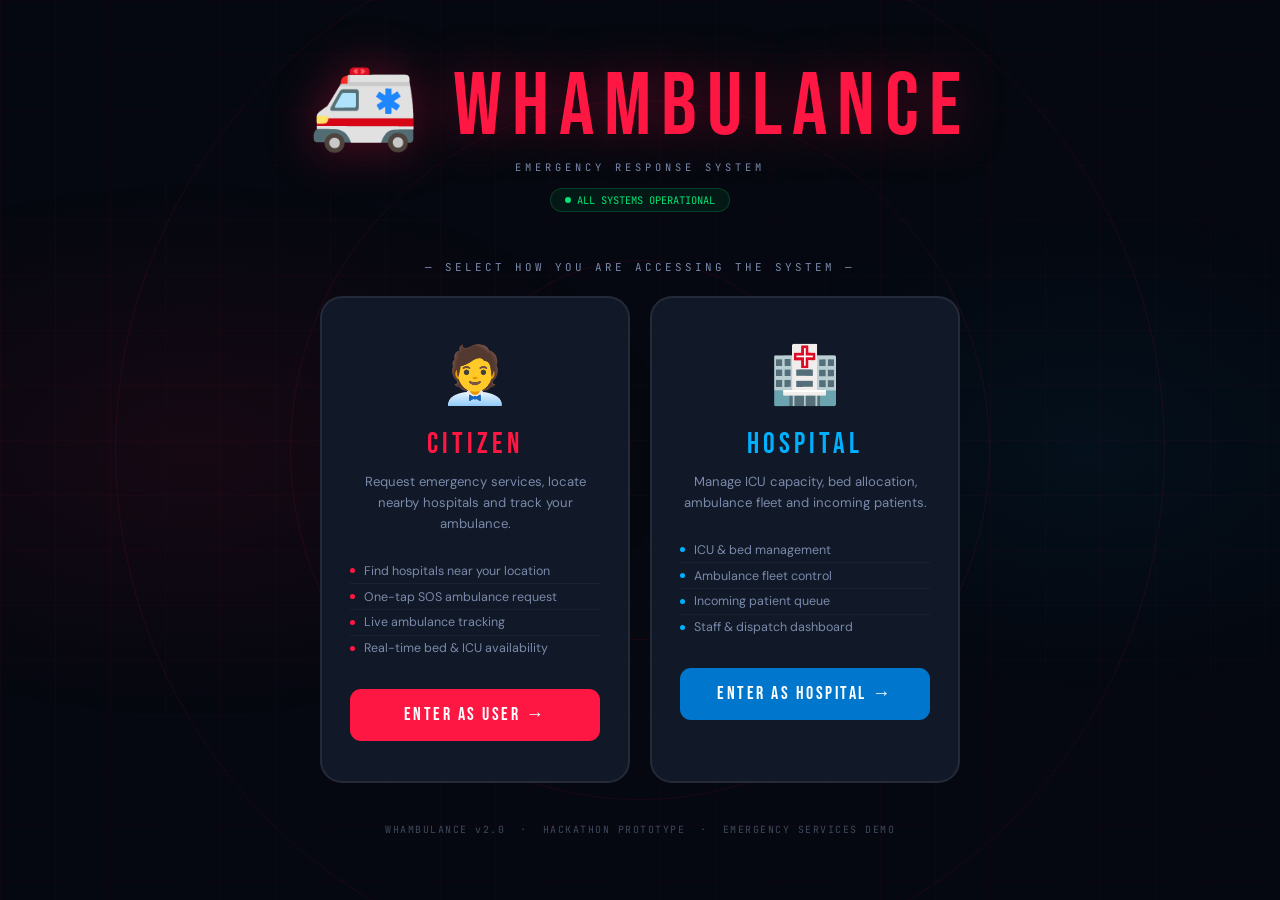
==== Hackathon/Frontend/emergency-response/login.html @ bf654125 "Added frontend changes" ====
<!DOCTYPE html>
<html lang="en">
<head>
  <meta charset="UTF-8"/>
  <meta name="viewport" content="width=device-width, initial-scale=1.0"/>
  <title>WHAMBULANCE — Emergency Response System</title>
  <link rel="preconnect" href="https://fonts.googleapis.com">
  <link href="https://fonts.googleapis.com/css2?family=Bebas+Neue&family=DM+Sans:wght@300;400;500;600&family=JetBrains+Mono:wght@400;700&display=swap" rel="stylesheet">
  <style>
    :root {
      --red: #FF1744; --red-dim: #c41234; --red-glow: rgba(255,23,68,0.22);
      --green: #00E676; --blue: #00B0FF; --yellow: #FFD600;
      --bg: #050810; --bg2: #0a0f1e; --bg3: #0f1628;
      --card: #111827; --border: rgba(255,255,255,0.08);
      --text: #f0f4ff; --text-dim: #7a8aaa;
      --font-display: 'Bebas Neue', sans-serif;
      --font-body: 'DM Sans', sans-serif;
      --font-mono: 'JetBrains Mono', monospace;
    }
    *, *::before, *::after { box-sizing: border-box; margin: 0; padding: 0; }
    html, body { min-height: 100%; background: var(--bg); color: var(--text); font-family: var(--font-body); overflow-x: hidden; }

    .bg-fx { position: fixed; inset: 0; z-index: 0; pointer-events: none; background: radial-gradient(ellipse 70% 55% at 15% 50%, rgba(255,23,68,0.07) 0%, transparent 55%), radial-gradient(ellipse 55% 50% at 85% 50%, rgba(0,176,255,0.05) 0%, transparent 55%); }
    .grid-bg { position: fixed; inset: 0; z-index: 0; pointer-events: none; background-image: linear-gradient(rgba(255,23,68,0.03) 1px, transparent 1px), linear-gradient(90deg, rgba(255,23,68,0.03) 1px, transparent 1px); background-size: 55px 55px; }
    .radar-ring { position: fixed; border-radius: 50%; border: 1px solid rgba(255,23,68,0.09); top: 50%; left: 50%; transform: translate(-50%,-50%); animation: rp 5s ease-out infinite; pointer-events: none; }
    .r1 { width: 380px; height: 380px; animation-delay: 0s; }
    .r2 { width: 700px; height: 700px; animation-delay: 1.7s; }
    .r3 { width: 1050px; height: 1050px; animation-delay: 3.4s; }
    @keyframes rp { 0%{opacity:.55;transform:translate(-50%,-50%) scale(.88)} 100%{opacity:0;transform:translate(-50%,-50%) scale(1.12)} }

    .page { position: relative; z-index: 10; min-height: 100vh; display: flex; flex-direction: column; align-items: center; justify-content: center; padding: 2.5rem 1rem; }

    .logo-block { text-align: center; margin-bottom: 3rem; }
    .logo-text { font-family: var(--font-display); font-size: clamp(3rem, 9vw, 5.5rem); letter-spacing: 10px; color: var(--red); text-shadow: 0 0 50px rgba(255,23,68,0.35); display: block; line-height: 1; }
    .logo-sub { font-family: var(--font-mono); font-size: 0.65rem; letter-spacing: 4px; color: var(--text-dim); margin-top: 0.5rem; display: block; }
    .live-pill { display: inline-flex; align-items: center; gap: 6px; margin-top: 0.85rem; padding: 4px 14px; background: rgba(0,230,118,0.07); border: 1px solid rgba(0,230,118,0.2); border-radius: 20px; font-family: var(--font-mono); font-size: 0.65rem; color: var(--green); }
    .live-dot { width: 6px; height: 6px; border-radius: 50%; background: var(--green); animation: blink 1.3s step-end infinite; }
    @keyframes blink { 0%,100%{opacity:1} 50%{opacity:.15} }

    .role-heading { font-family: var(--font-mono); font-size: 0.68rem; letter-spacing: 3px; color: var(--text-dim); text-align: center; text-transform: uppercase; margin-bottom: 1.4rem; }

    .role-grid { display: grid; grid-template-columns: 1fr 1fr; gap: 1.25rem; width: 100%; max-width: 640px; }

    .role-card {
      position: relative; cursor: pointer;
      background: var(--card); border-radius: 22px;
      border: 2px solid var(--border);
      padding: 2.5rem 1.75rem; text-align: center; overflow: hidden;
      transition: transform 0.3s cubic-bezier(.2,.8,.3,1), border-color 0.3s, box-shadow 0.3s;
      animation: fadeUp .55s ease both;
    }
    .role-card:nth-child(1) { animation-delay: 0.08s; }
    .role-card:nth-child(2) { animation-delay: 0.2s; }
    @keyframes fadeUp { from{opacity:0;transform:translateY(28px)} to{opacity:1;transform:translateY(0)} }
    .role-card::before { content:''; position:absolute; inset:0; opacity:0; transition:opacity 0.35s; border-radius:20px; }
    .role-card.user-card::before { background: radial-gradient(ellipse at 50% 110%, rgba(255,23,68,0.15) 0%, transparent 60%); }
    .role-card.hosp-card::before { background: radial-gradient(ellipse at 50% 110%, rgba(0,176,255,0.13) 0%, transparent 60%); }
    .role-card:hover { transform: translateY(-8px); }
    .role-card.user-card:hover { border-color: rgba(255,23,68,0.5); box-shadow: 0 20px 50px rgba(255,23,68,0.13); }
    .role-card.hosp-card:hover { border-color: rgba(0,176,255,0.5); box-shadow: 0 20px 50px rgba(0,176,255,0.11); }
    .role-card:hover::before { opacity: 1; }

    .card-icon { font-size: 3.5rem; display: block; margin-bottom: 1rem; position: relative; z-index: 1; }
    .card-title { font-family: var(--font-display); font-size: 1.8rem; letter-spacing: 4px; display: block; margin-bottom: 0.55rem; position: relative; z-index: 1; }
    .user-card .card-title { color: var(--red); }
    .hosp-card .card-title { color: var(--blue); }
    .card-desc { font-size: 0.82rem; color: var(--text-dim); line-height: 1.6; margin-bottom: 1.5rem; position: relative; z-index: 1; }
    .card-features { list-style: none; text-align: left; margin-bottom: 1.75rem; position: relative; z-index: 1; }
    .card-features li { font-size: 0.78rem; color: var(--text-dim); padding: 0.28rem 0; display: flex; align-items: center; gap: 0.55rem; border-bottom: 1px solid rgba(255,255,255,0.04); }
    .card-features li:last-child { border: none; }
    .card-features li span.dot { width: 5px; height: 5px; border-radius: 50%; flex-shrink: 0; }
    .user-card .card-features li span.dot { background: var(--red); }
    .hosp-card .card-features li span.dot { background: var(--blue); }

    .enter-btn {
      display: block; width: 100%; padding: 0.9rem;
      border: none; border-radius: 11px; overflow: hidden; position: relative; z-index: 1;
      font-family: var(--font-display); font-size: 1.15rem; letter-spacing: 2.5px;
      cursor: pointer; transition: all 0.2s;
    }
    .user-card .enter-btn { background: var(--red); color: #fff; }
    .user-card .enter-btn:hover { background: var(--red-dim); box-shadow: 0 8px 24px rgba(255,23,68,0.45); transform: translateY(-1px); }
    .hosp-card .enter-btn { background: #0077cc; color: #fff; }
    .hosp-card .enter-btn:hover { background: #005fa3; box-shadow: 0 8px 24px rgba(0,176,255,0.35); transform: translateY(-1px); }

    .page-footer { margin-top: 2.5rem; font-family: var(--font-mono); font-size: 0.62rem; color: rgba(122,138,170,0.5); letter-spacing: 1.5px; text-align: center; }

    @media (max-width: 540px) {
      .role-grid { grid-template-columns: 1fr; max-width: 340px; }
    }
  </style>
</head>
<body>
  <div class="bg-fx"></div>
  <div class="grid-bg"></div>
  <div class="radar-ring r1"></div>
  <div class="radar-ring r2"></div>
  <div class="radar-ring r3"></div>

  <div class="page">
    <div class="logo-block">
      <span class="logo-text">🚑 WHAMBULANCE</span>
      <span class="logo-sub">EMERGENCY RESPONSE SYSTEM</span>
      <div class="live-pill"><div class="live-dot"></div>ALL SYSTEMS OPERATIONAL</div>
    </div>

    <p class="role-heading">— Select how you are accessing the system —</p>

    <div class="role-grid">
      <div class="role-card user-card" onclick="enterAs('user')">
        <span class="card-icon">🧑‍💼</span>
        <span class="card-title">CITIZEN</span>
        <p class="card-desc">Request emergency services, locate nearby hospitals and track your ambulance.</p>
        <ul class="card-features">
          <li><span class="dot"></span>Find hospitals near your location</li>
          <li><span class="dot"></span>One-tap SOS ambulance request</li>
          <li><span class="dot"></span>Live ambulance tracking</li>
          <li><span class="dot"></span>Real-time bed &amp; ICU availability</li>
        </ul>
        <button class="enter-btn">ENTER AS USER →</button>
      </div>

      <div class="role-card hosp-card" onclick="enterAs('hospital')">
        <span class="card-icon">🏥</span>
        <span class="card-title">HOSPITAL</span>
        <p class="card-desc">Manage ICU capacity, bed allocation, ambulance fleet and incoming patients.</p>
        <ul class="card-features">
          <li><span class="dot"></span>ICU &amp; bed management</li>
          <li><span class="dot"></span>Ambulance fleet control</li>
          <li><span class="dot"></span>Incoming patient queue</li>
          <li><span class="dot"></span>Staff &amp; dispatch dashboard</li>
        </ul>
        <button class="enter-btn">ENTER AS HOSPITAL →</button>
      </div>
    </div>

    <p class="page-footer">WHAMBULANCE v2.0 &nbsp;·&nbsp; HACKATHON PROTOTYPE &nbsp;·&nbsp; EMERGENCY SERVICES DEMO</p>
  </div>

  <script>
    function enterAs(role) {
      sessionStorage.setItem('rapidRole', role);
      sessionStorage.setItem('rapidLoggedIn', 'true');
      window.location.href = role === 'hospital'
        ? 'pages/hospital-onboard.html'
        : 'pages/user-location.html';
    }
  </script>
</body>
</html>
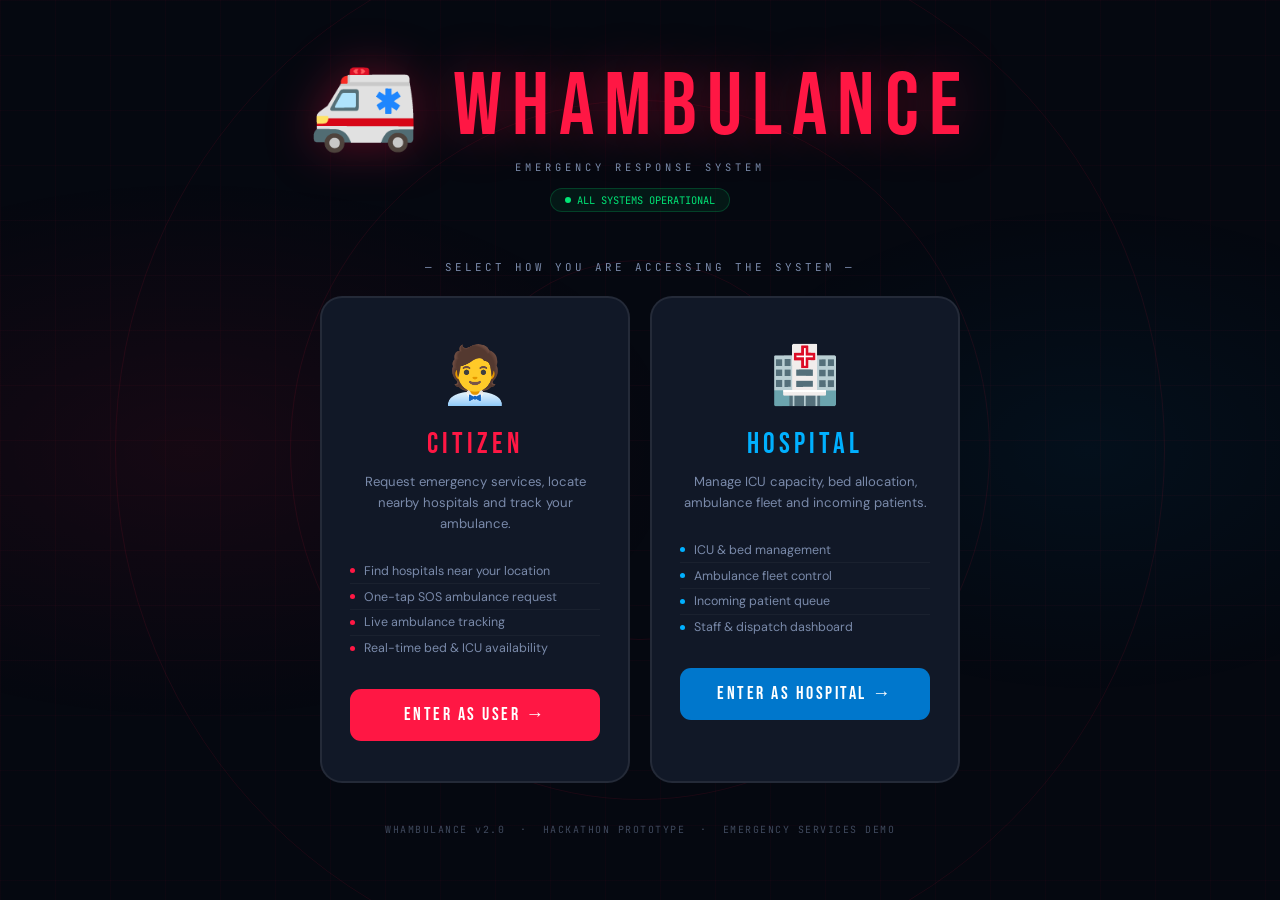
==== commit dd4003ff: "Add files via upload" ====
--- a/Hackathon/Frontend/emergency-response/login.html
+++ b/Hackathon/Frontend/emergency-response/login.html
@@ -1,150 +1,150 @@
-<!DOCTYPE html>
-<html lang="en">
-<head>
-  <meta charset="UTF-8"/>
-  <meta name="viewport" content="width=device-width, initial-scale=1.0"/>
-  <title>WHAMBULANCE — Emergency Response System</title>
-  <link rel="preconnect" href="https://fonts.googleapis.com">
-  <link href="https://fonts.googleapis.com/css2?family=Bebas+Neue&family=DM+Sans:wght@300;400;500;600&family=JetBrains+Mono:wght@400;700&display=swap" rel="stylesheet">
-  <style>
-    :root {
-      --red: #FF1744; --red-dim: #c41234; --red-glow: rgba(255,23,68,0.22);
-      --green: #00E676; --blue: #00B0FF; --yellow: #FFD600;
-      --bg: #050810; --bg2: #0a0f1e; --bg3: #0f1628;
-      --card: #111827; --border: rgba(255,255,255,0.08);
-      --text: #f0f4ff; --text-dim: #7a8aaa;
-      --font-display: 'Bebas Neue', sans-serif;
-      --font-body: 'DM Sans', sans-serif;
-      --font-mono: 'JetBrains Mono', monospace;
-    }
-    *, *::before, *::after { box-sizing: border-box; margin: 0; padding: 0; }
-    html, body { min-height: 100%; background: var(--bg); color: var(--text); font-family: var(--font-body); overflow-x: hidden; }
-
-    .bg-fx { position: fixed; inset: 0; z-index: 0; pointer-events: none; background: radial-gradient(ellipse 70% 55% at 15% 50%, rgba(255,23,68,0.07) 0%, transparent 55%), radial-gradient(ellipse 55% 50% at 85% 50%, rgba(0,176,255,0.05) 0%, transparent 55%); }
-    .grid-bg { position: fixed; inset: 0; z-index: 0; pointer-events: none; background-image: linear-gradient(rgba(255,23,68,0.03) 1px, transparent 1px), linear-gradient(90deg, rgba(255,23,68,0.03) 1px, transparent 1px); background-size: 55px 55px; }
-    .radar-ring { position: fixed; border-radius: 50%; border: 1px solid rgba(255,23,68,0.09); top: 50%; left: 50%; transform: translate(-50%,-50%); animation: rp 5s ease-out infinite; pointer-events: none; }
-    .r1 { width: 380px; height: 380px; animation-delay: 0s; }
-    .r2 { width: 700px; height: 700px; animation-delay: 1.7s; }
-    .r3 { width: 1050px; height: 1050px; animation-delay: 3.4s; }
-    @keyframes rp { 0%{opacity:.55;transform:translate(-50%,-50%) scale(.88)} 100%{opacity:0;transform:translate(-50%,-50%) scale(1.12)} }
-
-    .page { position: relative; z-index: 10; min-height: 100vh; display: flex; flex-direction: column; align-items: center; justify-content: center; padding: 2.5rem 1rem; }
-
-    .logo-block { text-align: center; margin-bottom: 3rem; }
-    .logo-text { font-family: var(--font-display); font-size: clamp(3rem, 9vw, 5.5rem); letter-spacing: 10px; color: var(--red); text-shadow: 0 0 50px rgba(255,23,68,0.35); display: block; line-height: 1; }
-    .logo-sub { font-family: var(--font-mono); font-size: 0.65rem; letter-spacing: 4px; color: var(--text-dim); margin-top: 0.5rem; display: block; }
-    .live-pill { display: inline-flex; align-items: center; gap: 6px; margin-top: 0.85rem; padding: 4px 14px; background: rgba(0,230,118,0.07); border: 1px solid rgba(0,230,118,0.2); border-radius: 20px; font-family: var(--font-mono); font-size: 0.65rem; color: var(--green); }
-    .live-dot { width: 6px; height: 6px; border-radius: 50%; background: var(--green); animation: blink 1.3s step-end infinite; }
-    @keyframes blink { 0%,100%{opacity:1} 50%{opacity:.15} }
-
-    .role-heading { font-family: var(--font-mono); font-size: 0.68rem; letter-spacing: 3px; color: var(--text-dim); text-align: center; text-transform: uppercase; margin-bottom: 1.4rem; }
-
-    .role-grid { display: grid; grid-template-columns: 1fr 1fr; gap: 1.25rem; width: 100%; max-width: 640px; }
-
-    .role-card {
-      position: relative; cursor: pointer;
-      background: var(--card); border-radius: 22px;
-      border: 2px solid var(--border);
-      padding: 2.5rem 1.75rem; text-align: center; overflow: hidden;
-      transition: transform 0.3s cubic-bezier(.2,.8,.3,1), border-color 0.3s, box-shadow 0.3s;
-      animation: fadeUp .55s ease both;
-    }
-    .role-card:nth-child(1) { animation-delay: 0.08s; }
-    .role-card:nth-child(2) { animation-delay: 0.2s; }
-    @keyframes fadeUp { from{opacity:0;transform:translateY(28px)} to{opacity:1;transform:translateY(0)} }
-    .role-card::before { content:''; position:absolute; inset:0; opacity:0; transition:opacity 0.35s; border-radius:20px; }
-    .role-card.user-card::before { background: radial-gradient(ellipse at 50% 110%, rgba(255,23,68,0.15) 0%, transparent 60%); }
-    .role-card.hosp-card::before { background: radial-gradient(ellipse at 50% 110%, rgba(0,176,255,0.13) 0%, transparent 60%); }
-    .role-card:hover { transform: translateY(-8px); }
-    .role-card.user-card:hover { border-color: rgba(255,23,68,0.5); box-shadow: 0 20px 50px rgba(255,23,68,0.13); }
-    .role-card.hosp-card:hover { border-color: rgba(0,176,255,0.5); box-shadow: 0 20px 50px rgba(0,176,255,0.11); }
-    .role-card:hover::before { opacity: 1; }
-
-    .card-icon { font-size: 3.5rem; display: block; margin-bottom: 1rem; position: relative; z-index: 1; }
-    .card-title { font-family: var(--font-display); font-size: 1.8rem; letter-spacing: 4px; display: block; margin-bottom: 0.55rem; position: relative; z-index: 1; }
-    .user-card .card-title { color: var(--red); }
-    .hosp-card .card-title { color: var(--blue); }
-    .card-desc { font-size: 0.82rem; color: var(--text-dim); line-height: 1.6; margin-bottom: 1.5rem; position: relative; z-index: 1; }
-    .card-features { list-style: none; text-align: left; margin-bottom: 1.75rem; position: relative; z-index: 1; }
-    .card-features li { font-size: 0.78rem; color: var(--text-dim); padding: 0.28rem 0; display: flex; align-items: center; gap: 0.55rem; border-bottom: 1px solid rgba(255,255,255,0.04); }
-    .card-features li:last-child { border: none; }
-    .card-features li span.dot { width: 5px; height: 5px; border-radius: 50%; flex-shrink: 0; }
-    .user-card .card-features li span.dot { background: var(--red); }
-    .hosp-card .card-features li span.dot { background: var(--blue); }
-
-    .enter-btn {
-      display: block; width: 100%; padding: 0.9rem;
-      border: none; border-radius: 11px; overflow: hidden; position: relative; z-index: 1;
-      font-family: var(--font-display); font-size: 1.15rem; letter-spacing: 2.5px;
-      cursor: pointer; transition: all 0.2s;
-    }
-    .user-card .enter-btn { background: var(--red); color: #fff; }
-    .user-card .enter-btn:hover { background: var(--red-dim); box-shadow: 0 8px 24px rgba(255,23,68,0.45); transform: translateY(-1px); }
-    .hosp-card .enter-btn { background: #0077cc; color: #fff; }
-    .hosp-card .enter-btn:hover { background: #005fa3; box-shadow: 0 8px 24px rgba(0,176,255,0.35); transform: translateY(-1px); }
-
-    .page-footer { margin-top: 2.5rem; font-family: var(--font-mono); font-size: 0.62rem; color: rgba(122,138,170,0.5); letter-spacing: 1.5px; text-align: center; }
-
-    @media (max-width: 540px) {
-      .role-grid { grid-template-columns: 1fr; max-width: 340px; }
-    }
-  </style>
-</head>
-<body>
-  <div class="bg-fx"></div>
-  <div class="grid-bg"></div>
-  <div class="radar-ring r1"></div>
-  <div class="radar-ring r2"></div>
-  <div class="radar-ring r3"></div>
-
-  <div class="page">
-    <div class="logo-block">
-      <span class="logo-text">🚑 WHAMBULANCE</span>
-      <span class="logo-sub">EMERGENCY RESPONSE SYSTEM</span>
-      <div class="live-pill"><div class="live-dot"></div>ALL SYSTEMS OPERATIONAL</div>
-    </div>
-
-    <p class="role-heading">— Select how you are accessing the system —</p>
-
-    <div class="role-grid">
-      <div class="role-card user-card" onclick="enterAs('user')">
-        <span class="card-icon">🧑‍💼</span>
-        <span class="card-title">CITIZEN</span>
-        <p class="card-desc">Request emergency services, locate nearby hospitals and track your ambulance.</p>
-        <ul class="card-features">
-          <li><span class="dot"></span>Find hospitals near your location</li>
-          <li><span class="dot"></span>One-tap SOS ambulance request</li>
-          <li><span class="dot"></span>Live ambulance tracking</li>
-          <li><span class="dot"></span>Real-time bed &amp; ICU availability</li>
-        </ul>
-        <button class="enter-btn">ENTER AS USER →</button>
-      </div>
-
-      <div class="role-card hosp-card" onclick="enterAs('hospital')">
-        <span class="card-icon">🏥</span>
-        <span class="card-title">HOSPITAL</span>
-        <p class="card-desc">Manage ICU capacity, bed allocation, ambulance fleet and incoming patients.</p>
-        <ul class="card-features">
-          <li><span class="dot"></span>ICU &amp; bed management</li>
-          <li><span class="dot"></span>Ambulance fleet control</li>
-          <li><span class="dot"></span>Incoming patient queue</li>
-          <li><span class="dot"></span>Staff &amp; dispatch dashboard</li>
-        </ul>
-        <button class="enter-btn">ENTER AS HOSPITAL →</button>
-      </div>
-    </div>
-
-    <p class="page-footer">WHAMBULANCE v2.0 &nbsp;·&nbsp; HACKATHON PROTOTYPE &nbsp;·&nbsp; EMERGENCY SERVICES DEMO</p>
-  </div>
-
-  <script>
-    function enterAs(role) {
-      sessionStorage.setItem('rapidRole', role);
-      sessionStorage.setItem('rapidLoggedIn', 'true');
-      window.location.href = role === 'hospital'
-        ? 'pages/hospital-onboard.html'
-        : 'pages/user-location.html';
-    }
-  </script>
-</body>
-</html>
+<!DOCTYPE html>
+<html lang="en">
+<head>
+  <meta charset="UTF-8"/>
+  <meta name="viewport" content="width=device-width, initial-scale=1.0"/>
+  <title>WHAMBULANCE — Emergency Response System</title>
+  <link rel="preconnect" href="https://fonts.googleapis.com">
+  <link href="https://fonts.googleapis.com/css2?family=Bebas+Neue&family=DM+Sans:wght@300;400;500;600&family=JetBrains+Mono:wght@400;700&display=swap" rel="stylesheet">
+  <style>
+    :root {
+      --red: #FF1744; --red-dim: #c41234; --red-glow: rgba(255,23,68,0.22);
+      --green: #00E676; --blue: #00B0FF; --yellow: #FFD600;
+      --bg: #050810; --bg2: #0a0f1e; --bg3: #0f1628;
+      --card: #111827; --border: rgba(255,255,255,0.08);
+      --text: #f0f4ff; --text-dim: #7a8aaa;
+      --font-display: 'Bebas Neue', sans-serif;
+      --font-body: 'DM Sans', sans-serif;
+      --font-mono: 'JetBrains Mono', monospace;
+    }
+    *, *::before, *::after { box-sizing: border-box; margin: 0; padding: 0; }
+    html, body { min-height: 100%; background: var(--bg); color: var(--text); font-family: var(--font-body); overflow-x: hidden; }
+
+    .bg-fx { position: fixed; inset: 0; z-index: 0; pointer-events: none; background: radial-gradient(ellipse 70% 55% at 15% 50%, rgba(255,23,68,0.07) 0%, transparent 55%), radial-gradient(ellipse 55% 50% at 85% 50%, rgba(0,176,255,0.05) 0%, transparent 55%); }
+    .grid-bg { position: fixed; inset: 0; z-index: 0; pointer-events: none; background-image: linear-gradient(rgba(255,23,68,0.03) 1px, transparent 1px), linear-gradient(90deg, rgba(255,23,68,0.03) 1px, transparent 1px); background-size: 55px 55px; }
+    .radar-ring { position: fixed; border-radius: 50%; border: 1px solid rgba(255,23,68,0.09); top: 50%; left: 50%; transform: translate(-50%,-50%); animation: rp 5s ease-out infinite; pointer-events: none; }
+    .r1 { width: 380px; height: 380px; animation-delay: 0s; }
+    .r2 { width: 700px; height: 700px; animation-delay: 1.7s; }
+    .r3 { width: 1050px; height: 1050px; animation-delay: 3.4s; }
+    @keyframes rp { 0%{opacity:.55;transform:translate(-50%,-50%) scale(.88)} 100%{opacity:0;transform:translate(-50%,-50%) scale(1.12)} }
+
+    .page { position: relative; z-index: 10; min-height: 100vh; display: flex; flex-direction: column; align-items: center; justify-content: center; padding: 2.5rem 1rem; }
+
+    .logo-block { text-align: center; margin-bottom: 3rem; }
+    .logo-text { font-family: var(--font-display); font-size: clamp(3rem, 9vw, 5.5rem); letter-spacing: 10px; color: var(--red); text-shadow: 0 0 50px rgba(255,23,68,0.35); display: block; line-height: 1; }
+    .logo-sub { font-family: var(--font-mono); font-size: 0.65rem; letter-spacing: 4px; color: var(--text-dim); margin-top: 0.5rem; display: block; }
+    .live-pill { display: inline-flex; align-items: center; gap: 6px; margin-top: 0.85rem; padding: 4px 14px; background: rgba(0,230,118,0.07); border: 1px solid rgba(0,230,118,0.2); border-radius: 20px; font-family: var(--font-mono); font-size: 0.65rem; color: var(--green); }
+    .live-dot { width: 6px; height: 6px; border-radius: 50%; background: var(--green); animation: blink 1.3s step-end infinite; }
+    @keyframes blink { 0%,100%{opacity:1} 50%{opacity:.15} }
+
+    .role-heading { font-family: var(--font-mono); font-size: 0.68rem; letter-spacing: 3px; color: var(--text-dim); text-align: center; text-transform: uppercase; margin-bottom: 1.4rem; }
+
+    .role-grid { display: grid; grid-template-columns: 1fr 1fr; gap: 1.25rem; width: 100%; max-width: 640px; }
+
+    .role-card {
+      position: relative; cursor: pointer;
+      background: var(--card); border-radius: 22px;
+      border: 2px solid var(--border);
+      padding: 2.5rem 1.75rem; text-align: center; overflow: hidden;
+      transition: transform 0.3s cubic-bezier(.2,.8,.3,1), border-color 0.3s, box-shadow 0.3s;
+      animation: fadeUp .55s ease both;
+    }
+    .role-card:nth-child(1) { animation-delay: 0.08s; }
+    .role-card:nth-child(2) { animation-delay: 0.2s; }
+    @keyframes fadeUp { from{opacity:0;transform:translateY(28px)} to{opacity:1;transform:translateY(0)} }
+    .role-card::before { content:''; position:absolute; inset:0; opacity:0; transition:opacity 0.35s; border-radius:20px; }
+    .role-card.user-card::before { background: radial-gradient(ellipse at 50% 110%, rgba(255,23,68,0.15) 0%, transparent 60%); }
+    .role-card.hosp-card::before { background: radial-gradient(ellipse at 50% 110%, rgba(0,176,255,0.13) 0%, transparent 60%); }
+    .role-card:hover { transform: translateY(-8px); }
+    .role-card.user-card:hover { border-color: rgba(255,23,68,0.5); box-shadow: 0 20px 50px rgba(255,23,68,0.13); }
+    .role-card.hosp-card:hover { border-color: rgba(0,176,255,0.5); box-shadow: 0 20px 50px rgba(0,176,255,0.11); }
+    .role-card:hover::before { opacity: 1; }
+
+    .card-icon { font-size: 3.5rem; display: block; margin-bottom: 1rem; position: relative; z-index: 1; }
+    .card-title { font-family: var(--font-display); font-size: 1.8rem; letter-spacing: 4px; display: block; margin-bottom: 0.55rem; position: relative; z-index: 1; }
+    .user-card .card-title { color: var(--red); }
+    .hosp-card .card-title { color: var(--blue); }
+    .card-desc { font-size: 0.82rem; color: var(--text-dim); line-height: 1.6; margin-bottom: 1.5rem; position: relative; z-index: 1; }
+    .card-features { list-style: none; text-align: left; margin-bottom: 1.75rem; position: relative; z-index: 1; }
+    .card-features li { font-size: 0.78rem; color: var(--text-dim); padding: 0.28rem 0; display: flex; align-items: center; gap: 0.55rem; border-bottom: 1px solid rgba(255,255,255,0.04); }
+    .card-features li:last-child { border: none; }
+    .card-features li span.dot { width: 5px; height: 5px; border-radius: 50%; flex-shrink: 0; }
+    .user-card .card-features li span.dot { background: var(--red); }
+    .hosp-card .card-features li span.dot { background: var(--blue); }
+
+    .enter-btn {
+      display: block; width: 100%; padding: 0.9rem;
+      border: none; border-radius: 11px; overflow: hidden; position: relative; z-index: 1;
+      font-family: var(--font-display); font-size: 1.15rem; letter-spacing: 2.5px;
+      cursor: pointer; transition: all 0.2s;
+    }
+    .user-card .enter-btn { background: var(--red); color: #fff; }
+    .user-card .enter-btn:hover { background: var(--red-dim); box-shadow: 0 8px 24px rgba(255,23,68,0.45); transform: translateY(-1px); }
+    .hosp-card .enter-btn { background: #0077cc; color: #fff; }
+    .hosp-card .enter-btn:hover { background: #005fa3; box-shadow: 0 8px 24px rgba(0,176,255,0.35); transform: translateY(-1px); }
+
+    .page-footer { margin-top: 2.5rem; font-family: var(--font-mono); font-size: 0.62rem; color: rgba(122,138,170,0.5); letter-spacing: 1.5px; text-align: center; }
+
+    @media (max-width: 540px) {
+      .role-grid { grid-template-columns: 1fr; max-width: 340px; }
+    }
+  </style>
+</head>
+<body>
+  <div class="bg-fx"></div>
+  <div class="grid-bg"></div>
+  <div class="radar-ring r1"></div>
+  <div class="radar-ring r2"></div>
+  <div class="radar-ring r3"></div>
+
+  <div class="page">
+    <div class="logo-block">
+      <span class="logo-text">🚑 WHAMBULANCE</span>
+      <span class="logo-sub">EMERGENCY RESPONSE SYSTEM</span>
+      <div class="live-pill"><div class="live-dot"></div>ALL SYSTEMS OPERATIONAL</div>
+    </div>
+
+    <p class="role-heading">— Select how you are accessing the system —</p>
+
+    <div class="role-grid">
+      <div class="role-card user-card" onclick="enterAs('user')">
+        <span class="card-icon">🧑‍💼</span>
+        <span class="card-title">CITIZEN</span>
+        <p class="card-desc">Request emergency services, locate nearby hospitals and track your ambulance.</p>
+        <ul class="card-features">
+          <li><span class="dot"></span>Find hospitals near your location</li>
+          <li><span class="dot"></span>One-tap SOS ambulance request</li>
+          <li><span class="dot"></span>Live ambulance tracking</li>
+          <li><span class="dot"></span>Real-time bed &amp; ICU availability</li>
+        </ul>
+        <button class="enter-btn">ENTER AS USER →</button>
+      </div>
+
+      <div class="role-card hosp-card" onclick="enterAs('hospital')">
+        <span class="card-icon">🏥</span>
+        <span class="card-title">HOSPITAL</span>
+        <p class="card-desc">Manage ICU capacity, bed allocation, ambulance fleet and incoming patients.</p>
+        <ul class="card-features">
+          <li><span class="dot"></span>ICU &amp; bed management</li>
+          <li><span class="dot"></span>Ambulance fleet control</li>
+          <li><span class="dot"></span>Incoming patient queue</li>
+          <li><span class="dot"></span>Staff &amp; dispatch dashboard</li>
+        </ul>
+        <button class="enter-btn">ENTER AS HOSPITAL →</button>
+      </div>
+    </div>
+
+    <p class="page-footer">WHAMBULANCE v2.0 &nbsp;·&nbsp; HACKATHON PROTOTYPE &nbsp;·&nbsp; EMERGENCY SERVICES DEMO</p>
+  </div>
+
+  <script>
+    function enterAs(role) {
+      sessionStorage.setItem('rapidRole', role);
+      sessionStorage.setItem('rapidLoggedIn', 'true');
+      window.location.href = role === 'hospital'
+        ? 'pages/hospital-onboard.html'
+        : 'pages/user-location.html';
+    }
+  </script>
+</body>
+</html>
